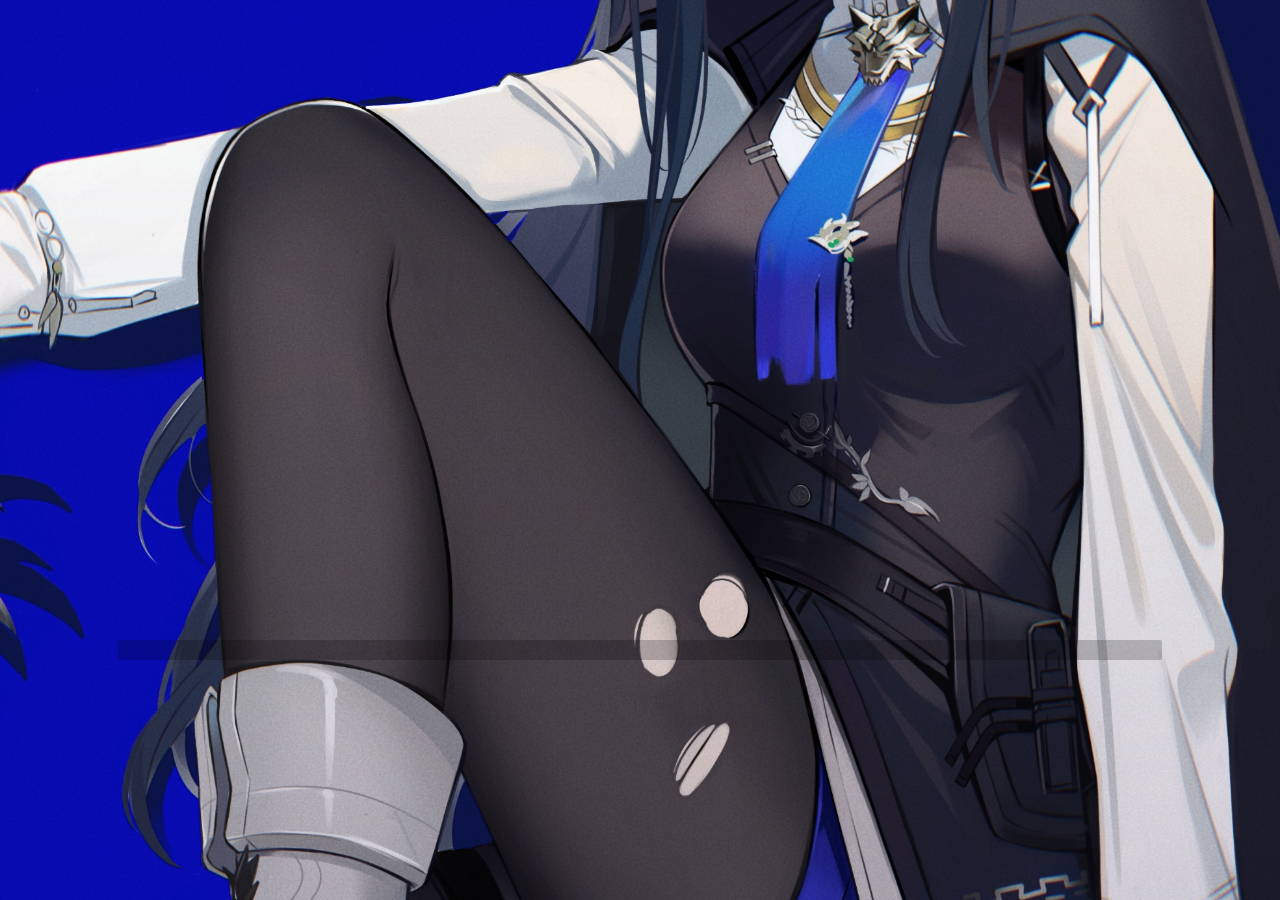
==== index.html @ 21c6dab8 "Update from up.sh" ====
<!DOCTYPE HTML>
<html>
<head>
    <meta charset="utf-8">
    <link rel="icon" type="image/x-icon" href="SRC/favicon.ico">
    <meta name="viewport" content="width=device-width, initial-scale=1.0">
    <link rel="stylesheet" type="text/css" href="CSS/styles.css">
    <link href="https://fonts.googleapis.com/css2?family=Quicksand:wght@500&display=swap" rel="stylesheet">
    <!-- Primary Meta Tags -->
    <title>Simple My Assets</title>
    <meta name="title" content="Simple My Assets" />
    <meta name="description" content="Simple My Assets" />

    <!-- Open Graph / Facebook -->
    <meta property="og:type" content="website" />
    <meta property="og:url" content="https://MapIHS.github.io" />
    <meta property="og:title" content="Simple My Assets" />
    <meta property="og:description" content="Simple My Assets" />
    <meta property="og:image" type="image/x-icon" href="SRC/favicon.ico">

    <!-- Twitter -->
    <meta property="twitter:card" content="summary_large_image" />
    <meta property="twitter:url" content="https://MapIHS.github.io" />
    <meta property="twitter:title" content="Simple My Assets" />
    <meta property="twitter:description" content="Simple My AssetsSimple My AssetsSimple My Assets" />
    <meta property="twitter:image" type="image/x-icon" href="SRC/favicon.ico"/>

    <!-- Meta Tags Generated with https://metatags.io -->
</head>
<body onload="onLoadLoading()">
    <!--loading page-->
    <div id="loading">
        <div id="icon-loading">
            <p id="bg">
                <span id="satu" style="color: white;">&lt;</span><span id="dua" style="color: gray;font-size: 60px;">\&gt;</span>
            </p>
            <p id="a">
                loading
            </p>
        </div>
    </div>
    <!--end of loading • start ofcontent-->

    <div id="myContent">
        <div id="content" class="center display">
            <div id="table" class="text-table">
                
            </div>
        </div>
    </div>

    <!-- script -->
    <script src="JS/index.js"></script>
</body>
</html>
---- CSS/styles.css ----
body {
    width: 100%;
    height: 100%;
    margin: 0;
    padding: 0;
}

div#loading {
    z-index: 99999;
    position: fixed;
    left: 0;
    right: 0;
    width: 100%;
    height: 100%;
    background-color: black;
}
div#loading > div#icon-loading {
    margin: 70% auto;
    display: block;
    text-align: center;
    color: white;
}
div#loading > div#icon-loading > p#bg {
    margin: 0;
    font-size: 65px;
}
#a {
    text-size: 10px;
}
div#myContent {
    display: none;
    z-index: 1;
    position: absolute;
    left: 0;
    right: 0;
    width: 100%;
    height: 100%;
    background: url('https://mapihs.github.io/SRC/Background.jpg') no-repeat center center fixed;
    -webkit-background-size: cover;
    -moz-background-size: cover;
    -o-background-size: cover;
    background-size: cover;
}
.display {
    display: block;
}
#content {
    margin: 20% auto auto auto;
}
.center {
    text-align: center;
}
.text-table {
    text-align: center;
    display: block;
    background-color: rgba(0,0,0,0.2);
    width: 80%;
    color: white;
    margin: 50% auto;
    padding: 10px;
    border-radius: 2px;
}
.img-white {
    width: 13px;
    height: 13px;
}
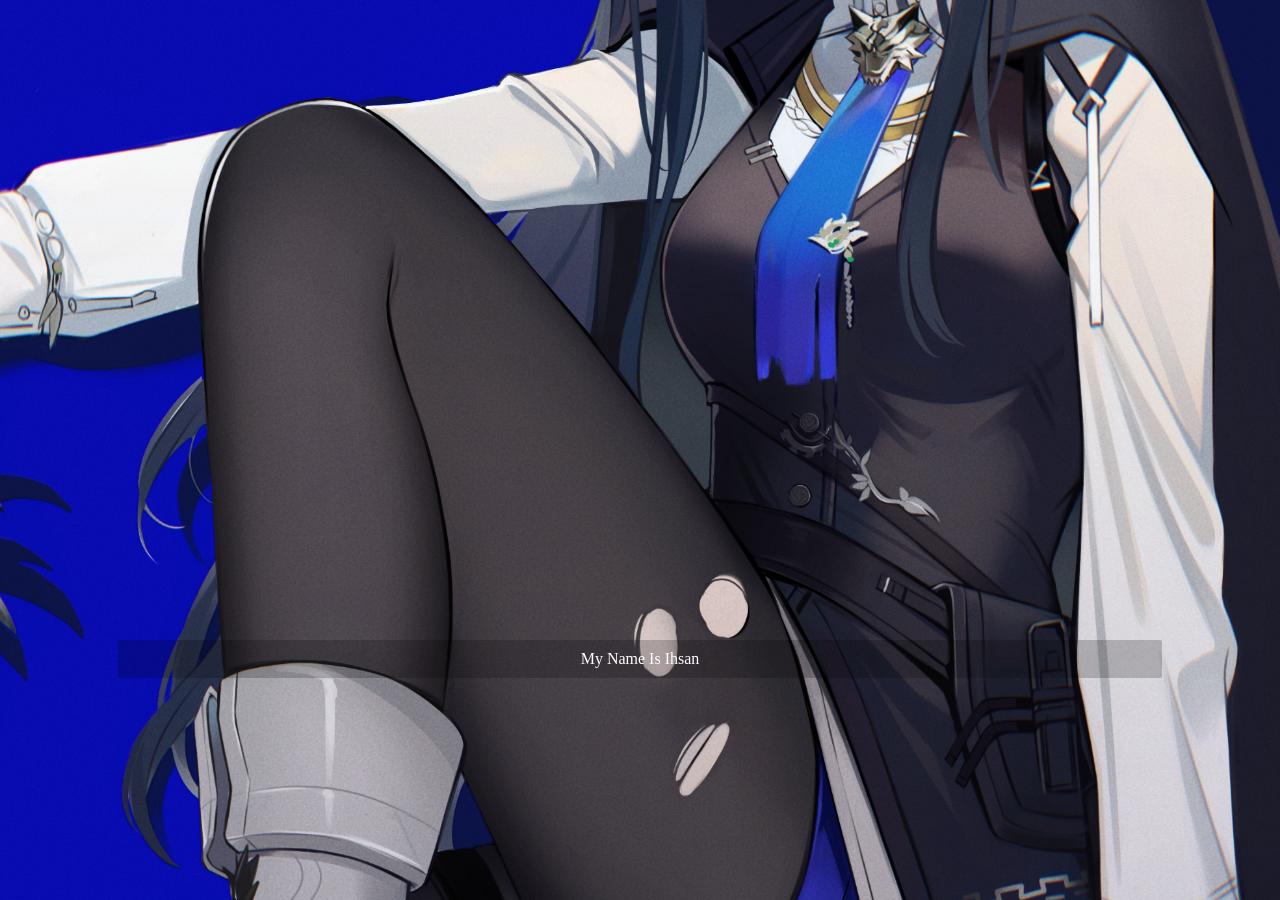
==== commit cbf52f35: "Update from up.sh" ====
--- a/index.html
+++ b/index.html
@@ -16,14 +16,14 @@
     <meta property="og:url" content="https://MapIHS.github.io" />
     <meta property="og:title" content="Simple My Assets" />
     <meta property="og:description" content="Simple My Assets" />
-    <meta property="og:image" type="image/x-icon" href="SRC/favicon.ico">
+    <meta property="og:image" content="https://mapihs.github.io/SRC/image.jpg"/>
 
     <!-- Twitter -->
     <meta property="twitter:card" content="summary_large_image" />
     <meta property="twitter:url" content="https://MapIHS.github.io" />
     <meta property="twitter:title" content="Simple My Assets" />
     <meta property="twitter:description" content="Simple My AssetsSimple My AssetsSimple My Assets" />
-    <meta property="twitter:image" type="image/x-icon" href="SRC/favicon.ico"/>
+    <meta property="twitter:image" content="https://mapihs.github.io/SRC/image.jpg"/>
 
     <!-- Meta Tags Generated with https://metatags.io -->
 </head>
@@ -44,7 +44,7 @@
     <div id="myContent">
         <div id="content" class="center display">
             <div id="table" class="text-table">
-                
+                My Name Is Ihsan
             </div>
         </div>
     </div>
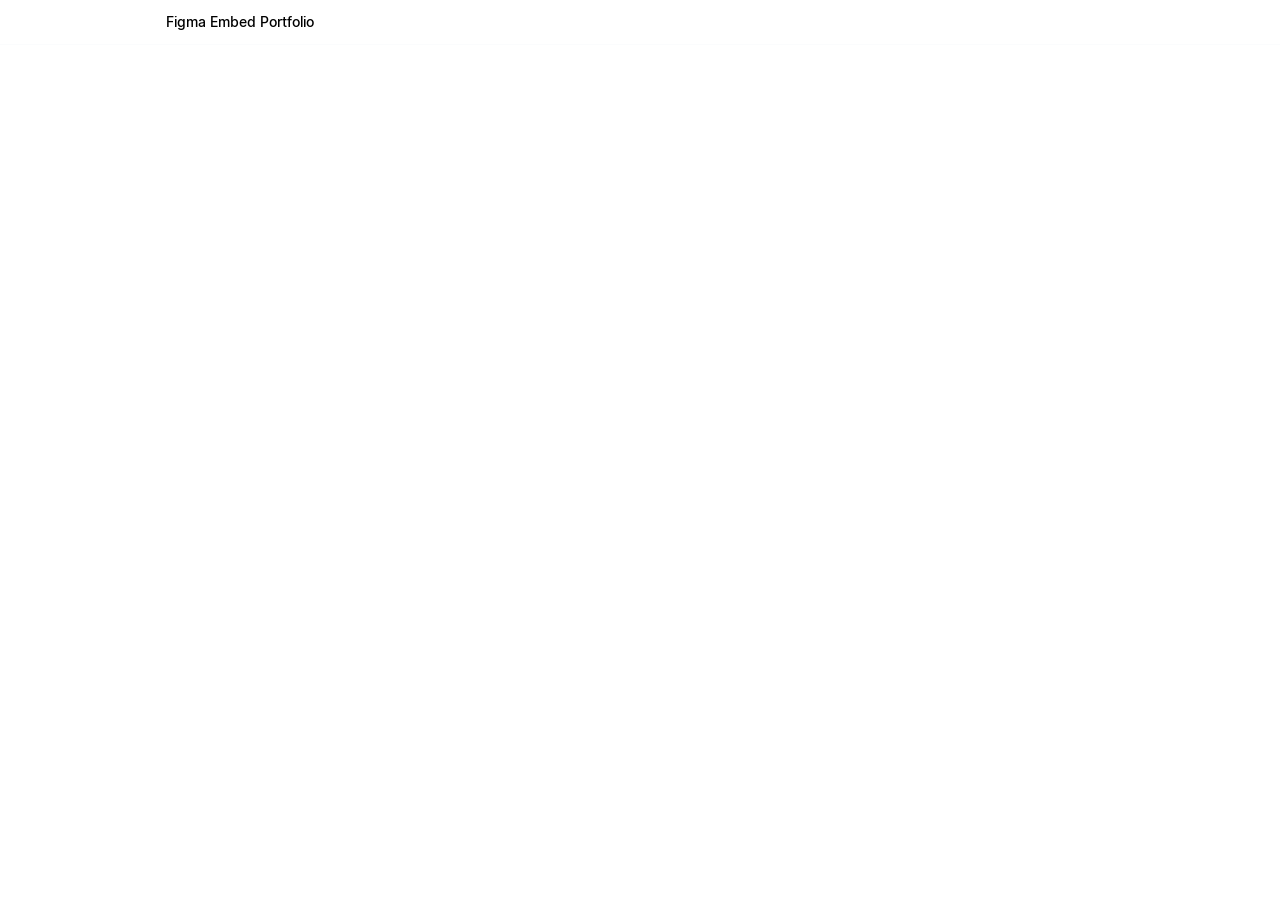
==== commit bcf8af77: "Update from up.sh" ====
--- a/index.html
+++ b/index.html
@@ -1,55 +1,18 @@
-<!DOCTYPE HTML>
 <html>
-<head>
-    <meta charset="utf-8">
-    <link rel="icon" type="image/x-icon" href="SRC/favicon.ico">
-    <meta name="viewport" content="width=device-width, initial-scale=1.0">
-    <link rel="stylesheet" type="text/css" href="CSS/styles.css">
-    <link href="https://fonts.googleapis.com/css2?family=Quicksand:wght@500&display=swap" rel="stylesheet">
-    <!-- Primary Meta Tags -->
-    <title>Simple My Assets</title>
-    <meta name="title" content="Simple My Assets" />
-    <meta name="description" content="Simple My Assets" />
+  <head>
+    <title>Figma Embed Portfolio</title>
+    <link rel="stylesheet" type='text/css' media='all' href="styles.css">
+    <meta name="viewport" content="width=device-width, initial-scale=1, maximum-scale=1">
+    <script>
+    if(window.innerHeight > window.innerWidth){
+      window.location.replace("http://yoursite.com/index_mobile.html");
+    }
+    </script>
+  </head>
 
-    <!-- Open Graph / Facebook -->
-    <meta property="og:type" content="website" />
-    <meta property="og:url" content="https://MapIHS.github.io" />
-    <meta property="og:title" content="Simple My Assets" />
-    <meta property="og:description" content="Simple My Assets" />
-    <meta property="og:image" content="https://mapihs.github.io/SRC/image.jpg"/>
-
-    <!-- Twitter -->
-    <meta property="twitter:card" content="summary_large_image" />
-    <meta property="twitter:url" content="https://MapIHS.github.io" />
-    <meta property="twitter:title" content="Simple My Assets" />
-    <meta property="twitter:description" content="Simple My AssetsSimple My AssetsSimple My Assets" />
-    <meta property="twitter:image" content="https://mapihs.github.io/SRC/image.jpg"/>
-
-    <!-- Meta Tags Generated with https://metatags.io -->
-</head>
-<body onload="onLoadLoading()">
-    <!--loading page-->
-    <div id="loading">
-        <div id="icon-loading">
-            <p id="bg">
-                <span id="satu" style="color: white;">&lt;</span><span id="dua" style="color: gray;font-size: 60px;">\&gt;</span>
-            </p>
-            <p id="a">
-                loading
-            </p>
-        </div>
+  <body>
+    <iframe scrolling="overflow-x:hidden" src="https://www.figma.com/embed?embed_host=share&url=https%3A%2F%2Fwww.figma.com%2Fproto%2FojXEXrChHMuG0EgUIRi7gE%2FPortfolio%3Fnode-id%3D1%253A9%26scaling%3Dscale-down-width" allowfullscreen></iframe>
+    <div id="header">Figma Embed Portfolio</div>
     </div>
-    <!--end of loading • start ofcontent-->
-
-    <div id="myContent">
-        <div id="content" class="center display">
-            <div id="table" class="text-table">
-                My Name Is Ihsan
-            </div>
-        </div>
-    </div>
-
-    <!-- script -->
-    <script src="JS/index.js"></script>
-</body>
-</html>+  </body>
+</html>
--- a/styles.css
+++ b/styles.css
@@ -0,0 +1,31 @@
+@font-face {
+ font-family: "Inter";
+ src: url("/fonts/Inter-Medium.woff2") format("woff2"),
+        url("/fonts/Inter-Medium.woff") format("woff");
+}
+
+body {
+  margin: 0;
+  border: 0;
+  overflow: hidden;
+}
+
+iframe {
+  width:100%;
+  height:100%;
+  position:absolute;
+  border: none;
+}
+
+#header {
+  position:absolute;
+  width:100%;
+  height:44px;
+  color: #000;
+  background:#FFF;
+  box-shadow:0 0 1px #E3E9F2;
+  line-height: 44px;
+  padding: 0 0 0 13%;
+  font-family: "Inter", "Helvetica", "Arial", sans-serif;
+  font-size: 14px;
+}
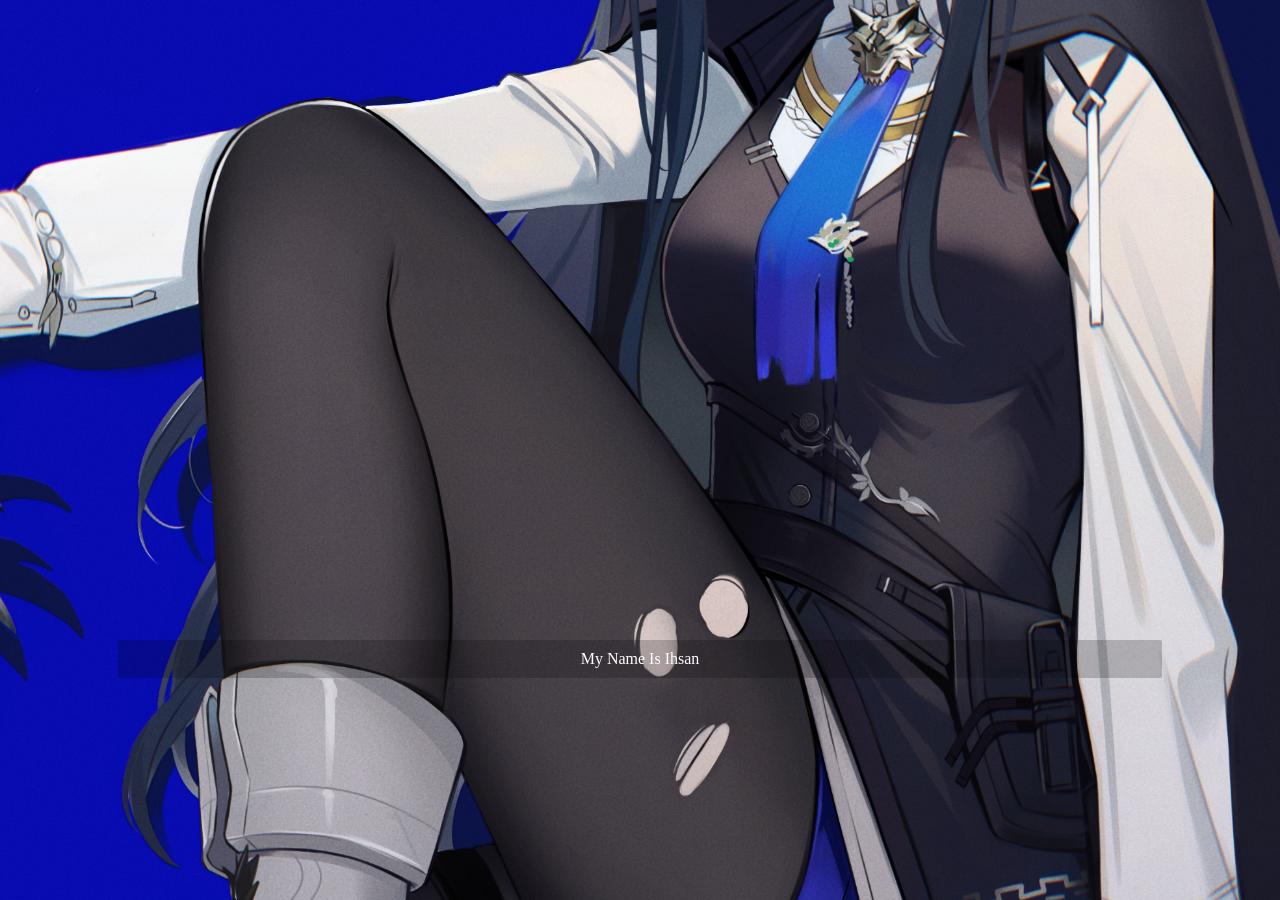
==== commit 490855f9: "Update from up.sh" ====
--- a/index.html
+++ b/index.html
@@ -1,18 +1,55 @@
+<!DOCTYPE HTML>
 <html>
-  <head>
-    <title>Figma Embed Portfolio</title>
-    <link rel="stylesheet" type='text/css' media='all' href="styles.css">
-    <meta name="viewport" content="width=device-width, initial-scale=1, maximum-scale=1">
-    <script>
-    if(window.innerHeight > window.innerWidth){
-      window.location.replace("http://yoursite.com/index_mobile.html");
-    }
-    </script>
-  </head>
+<head>
+    <meta charset="utf-8">
+    <link rel="icon" type="image/x-icon" href="SRC/favicon.ico">
+    <meta name="viewport" content="width=device-width, initial-scale=1.0">
+    <link rel="stylesheet" type="text/css" href="CSS/styles.css">
+    <link href="https://fonts.googleapis.com/css2?family=Quicksand:wght@500&display=swap" rel="stylesheet">
+    <!-- Primary Meta Tags -->
+    <title>Simple My Assets</title>
+    <meta name="title" content="Simple My Assets" />
+    <meta name="description" content="Simple My Assets" />
 
-  <body>
-    <iframe scrolling="overflow-x:hidden" src="https://www.figma.com/embed?embed_host=share&url=https%3A%2F%2Fwww.figma.com%2Fproto%2FojXEXrChHMuG0EgUIRi7gE%2FPortfolio%3Fnode-id%3D1%253A9%26scaling%3Dscale-down-width" allowfullscreen></iframe>
-    <div id="header">Figma Embed Portfolio</div>
+    <!-- Open Graph / Facebook -->
+    <meta property="og:type" content="website" />
+    <meta property="og:url" content="https://MapIHS.github.io" />
+    <meta property="og:title" content="Simple My Assets" />
+    <meta property="og:description" content="Simple My Assets" />
+    <meta property="og:image" content="https://mapihs.github.io/SRC/image.jpg"/>
+
+    <!-- Twitter -->
+    <meta property="twitter:card" content="summary_large_image" />
+    <meta property="twitter:url" content="https://MapIHS.github.io" />
+    <meta property="twitter:title" content="Simple My Assets" />
+    <meta property="twitter:description" content="Simple My AssetsSimple My AssetsSimple My Assets" />
+    <meta property="twitter:image" content="https://mapihs.github.io/SRC/image.jpg"/>
+
+    <!-- Meta Tags Generated with https://metatags.io -->
+</head>
+<body onload="onLoadLoading()">
+    <!--loading page-->
+    <div id="loading">
+        <div id="icon-loading">
+            <p id="bg">
+                <span id="satu" style="color: white;">&lt;</span><span id="dua" style="color: gray;font-size: 60px;">\&gt;</span>
+            </p>
+            <p id="a">
+                loading
+            </p>
+        </div>
     </div>
-  </body>
-</html>
+    <!--end of loading • start ofcontent-->
+
+    <div id="myContent">
+        <div id="content" class="center display">
+            <div id="table" class="text-table">
+                My Name Is Ihsan
+            </div>
+        </div>
+    </div>
+
+    <!-- script -->
+    <script src="JS/index.js"></script>
+</body>
+</html>
--- a/CSS/styles.css
+++ b/CSS/styles.css
@@ -0,0 +1,62 @@
+body {
+    width: 100%;
+    height: 100%;
+    margin: 0;
+    padding: 0;
+}
+
+div#loading {
+    z-index: 99999;
+    position: fixed;
+    left: 0;
+    right: 0;
+    width: 100%;
+    height: 100%;
+    background-color: black;
+}
+div#loading > div#icon-loading {
+    margin: 70% auto;
+    display: block;
+    text-align: center;
+    color: white;
+}
+div#loading > div#icon-loading > p#bg {
+    margin: 0;
+    font-size: 65px;
+}
+#a {
+    text-size: 10px;
+}
+div#myContent {
+    display: none;
+    z-index: 1;
+    position: absolute;
+    left: 0;
+    right: 0;
+    width: 100%;
+    height: 100%;
+    background: url('https://mapihs.github.io/SRC/Background.jpg') no-repeat center center fixed;
+    -webkit-background-size: cover;
+    -moz-background-size: cover;
+    -o-background-size: cover;
+    background-size: cover;
+}
+.display {
+    display: block;
+}
+#content {
+    margin: 20% auto auto auto;
+}
+.center {
+    text-align: center;
+}
+.text-table {
+    text-align: center;
+    display: block;
+    background-color: rgba(0,0,0,0.2);
+    width: 80%;
+    color: white;
+    margin: 50% auto;
+    padding: 10px;
+    border-radius: 2px;
+}
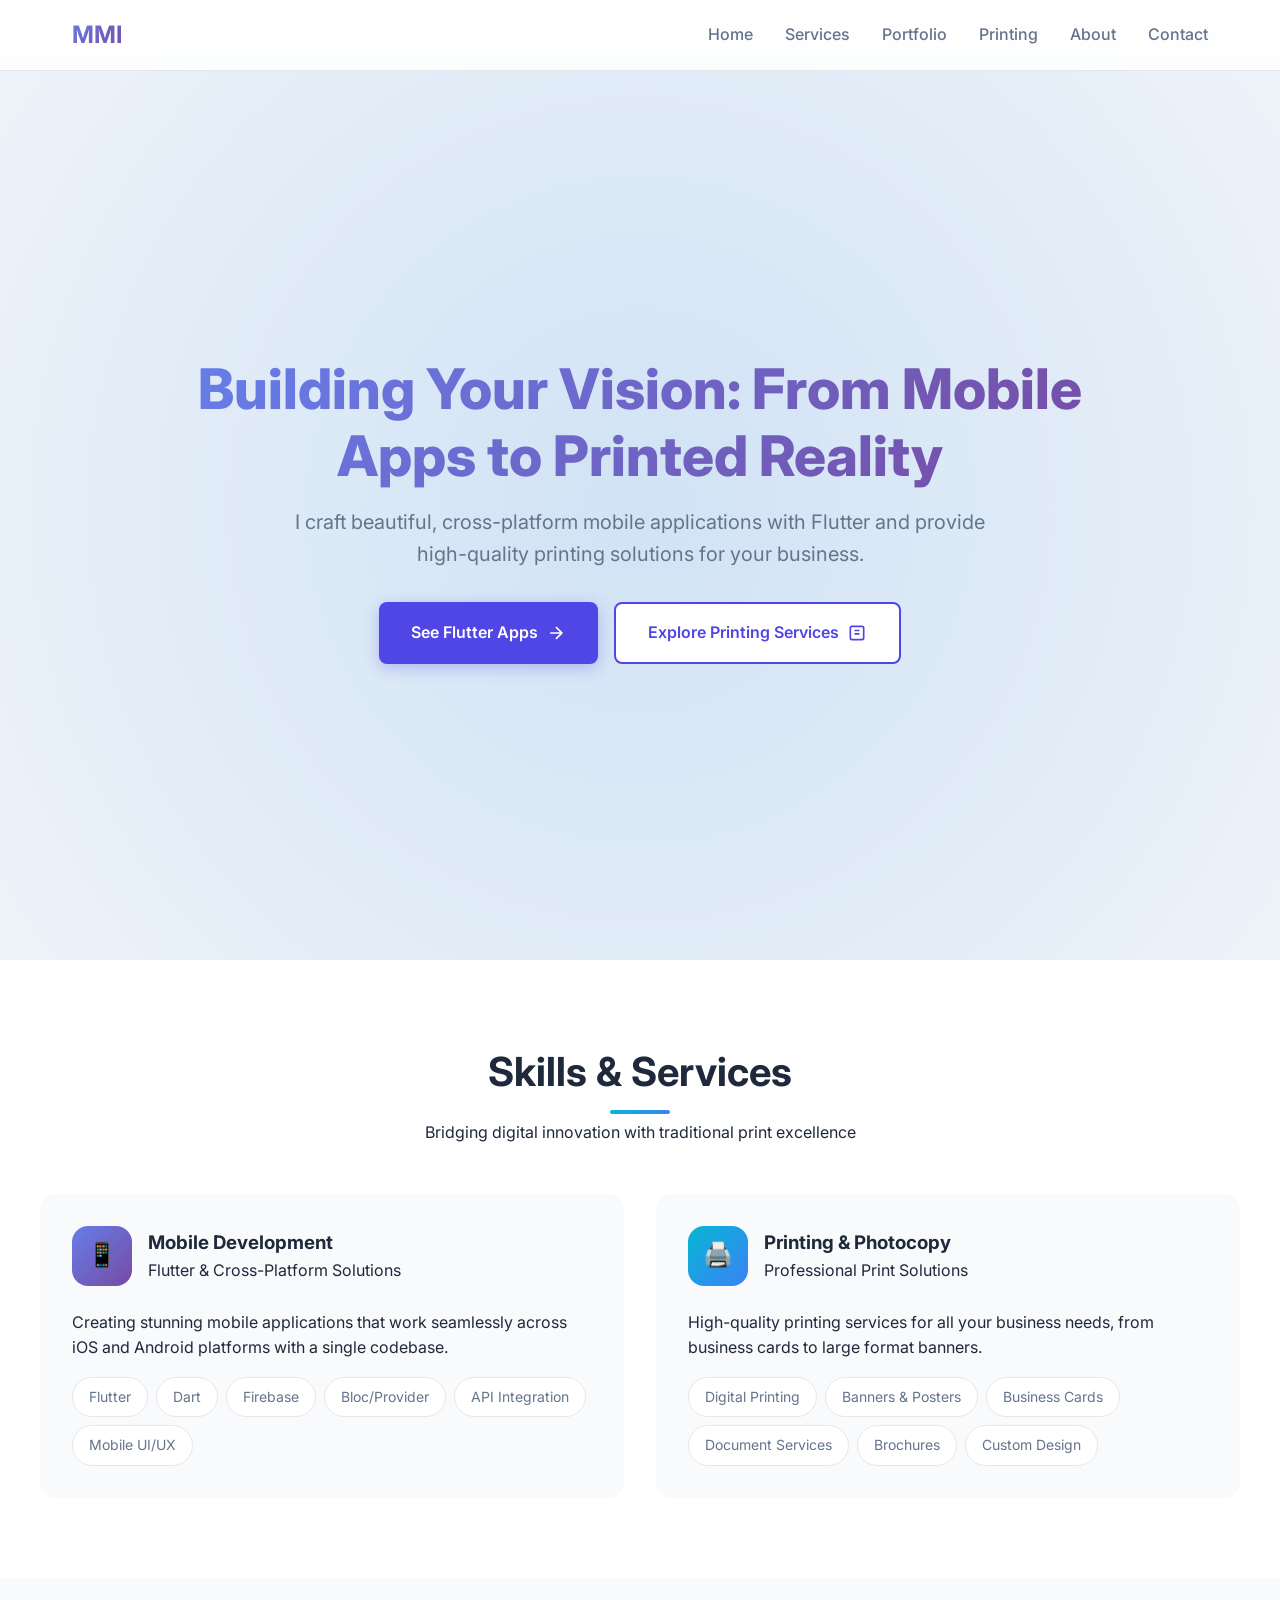
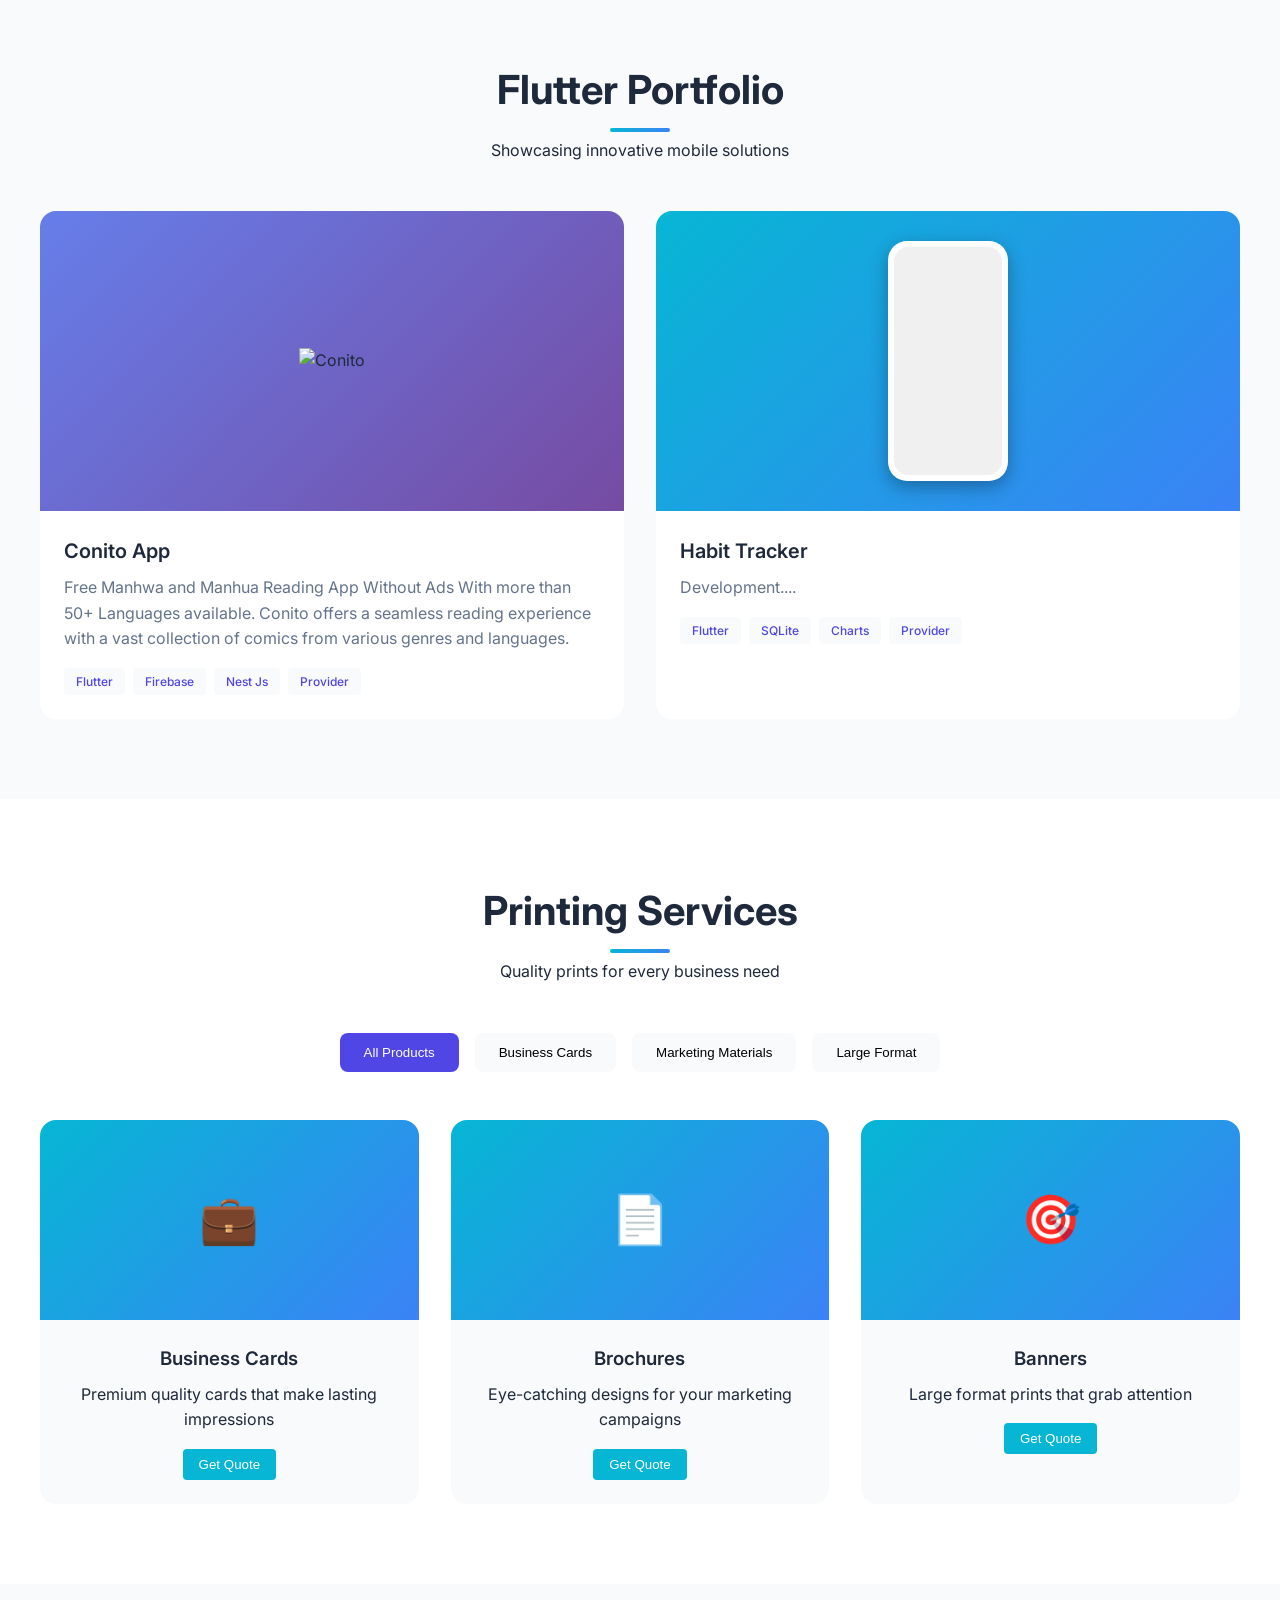
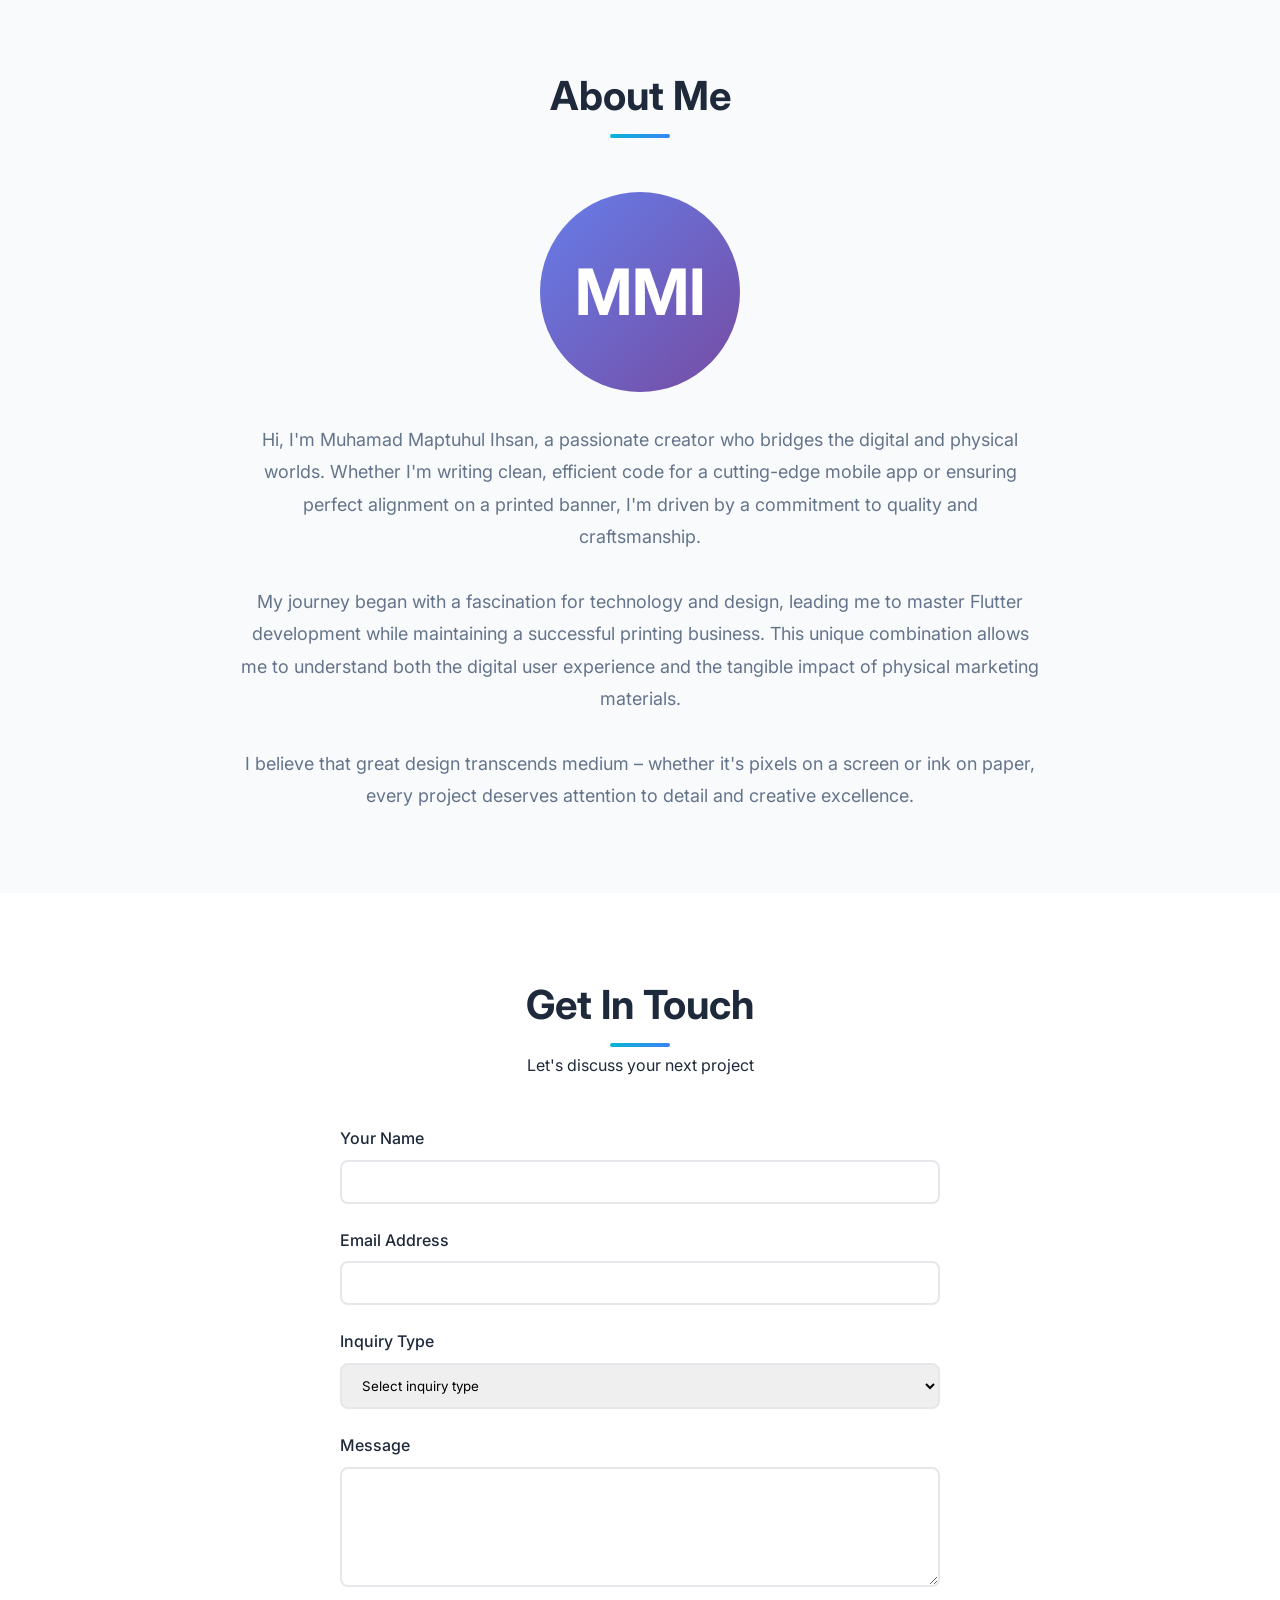
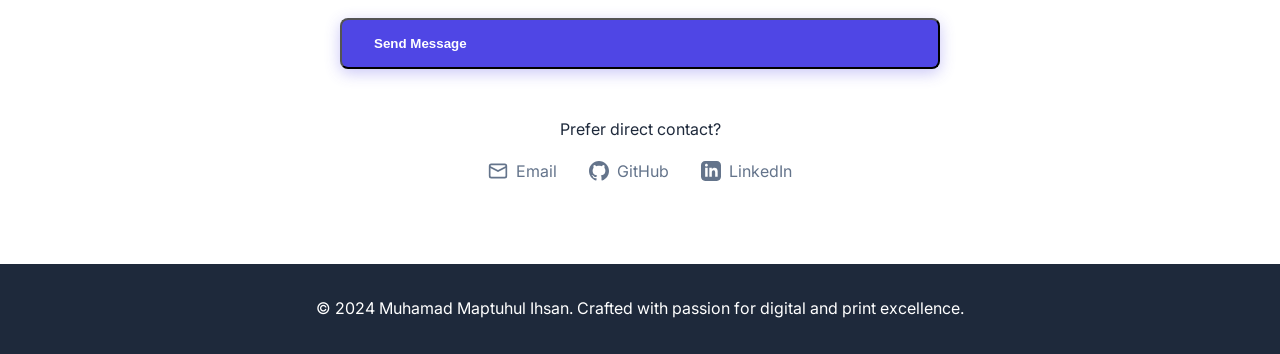
==== commit ed87eb4c: "update" ====
--- a/index.html
+++ b/index.html
@@ -1,55 +1,398 @@
-<!DOCTYPE HTML>
-<html>
+<!DOCTYPE html>
+<html lang="en">
 <head>
-    <meta charset="utf-8">
-    <link rel="icon" type="image/x-icon" href="SRC/favicon.ico">
+    <meta charset="UTF-8">
     <meta name="viewport" content="width=device-width, initial-scale=1.0">
-    <link rel="stylesheet" type="text/css" href="CSS/styles.css">
-    <link href="https://fonts.googleapis.com/css2?family=Quicksand:wght@500&display=swap" rel="stylesheet">
-    <!-- Primary Meta Tags -->
-    <title>Simple My Assets</title>
-    <meta name="title" content="Simple My Assets" />
-    <meta name="description" content="Simple My Assets" />
-
-    <!-- Open Graph / Facebook -->
-    <meta property="og:type" content="website" />
-    <meta property="og:url" content="https://MapIHS.github.io" />
-    <meta property="og:title" content="Simple My Assets" />
-    <meta property="og:description" content="Simple My Assets" />
-    <meta property="og:image" content="https://mapihs.github.io/SRC/image.jpg"/>
-
-    <!-- Twitter -->
-    <meta property="twitter:card" content="summary_large_image" />
-    <meta property="twitter:url" content="https://MapIHS.github.io" />
-    <meta property="twitter:title" content="Simple My Assets" />
-    <meta property="twitter:description" content="Simple My AssetsSimple My AssetsSimple My Assets" />
-    <meta property="twitter:image" content="https://mapihs.github.io/SRC/image.jpg"/>
-
-    <!-- Meta Tags Generated with https://metatags.io -->
+    <title>Muhamad Maptuhul Ihsan - Flutter Developer & Print Solutions</title>
+    <link href="https://fonts.googleapis.com/css2?family=Inter:wght@300;400;500;600;700;800&display=swap" rel="stylesheet">
+    <link rel="stylesheet" type="text/css" href="css/style.css">
 </head>
-<body onload="onLoadLoading()">
-    <!--loading page-->
-    <div id="loading">
-        <div id="icon-loading">
-            <p id="bg">
-                <span id="satu" style="color: white;">&lt;</span><span id="dua" style="color: gray;font-size: 60px;">\&gt;</span>
-            </p>
-            <p id="a">
-                loading
-            </p>
-        </div>
+<body>
+    <!-- Loading Screen -->
+    <div class="loading" id="loading">
+        <div class="loading-spinner"></div>
     </div>
-    <!--end of loading • start ofcontent-->
-
-    <div id="myContent">
-        <div id="content" class="center display">
-            <div id="table" class="text-table">
-                My Name Is Ihsan
-            </div>
-        </div>
-    </div>
-
-    <!-- script -->
-    <script src="JS/index.js"></script>
+
+    <!-- Navigation -->
+    <nav id="navbar">
+        <div class="nav-container">
+            <div class="logo">MMI</div>
+            <ul class="nav-links" id="navLinks">
+                <li><a href="#home">Home</a></li>
+                <li><a href="#services">Services</a></li>
+                <li><a href="#portfolio">Portfolio</a></li>
+                <li><a href="#printing">Printing</a></li>
+                <li><a href="#about">About</a></li>
+                <li><a href="#contact">Contact</a></li>
+            </ul>
+            <div class="mobile-menu" id="mobileMenu">
+                <svg width="24" height="24" viewBox="0 0 24 24" fill="none" stroke="currentColor" stroke-width="2">
+                    <line x1="3" y1="12" x2="21" y2="12"></line>
+                    <line x1="3" y1="6" x2="21" y2="6"></line>
+                    <line x1="3" y1="18" x2="21" y2="18"></line>
+                </svg>
+            </div>
+        </div>
+    </nav>
+
+    <!-- Hero Section -->
+    <section class="hero" id="home">
+        <div class="hero-content">
+            <h1>Building Your Vision: From Mobile Apps to Printed Reality</h1>
+            <p>I craft beautiful, cross-platform mobile applications with Flutter and provide high-quality printing solutions for your business.</p>
+            <div class="cta-buttons">
+                <a href="#portfolio" class="btn btn-primary">
+                    <span>See Flutter Apps</span>
+                    <svg width="20" height="20" viewBox="0 0 24 24" fill="none" stroke="currentColor" stroke-width="2">
+                        <path d="M5 12h14M12 5l7 7-7 7"/>
+                    </svg>
+                </a>
+                <a href="#printing" class="btn btn-secondary">
+                    <span>Explore Printing Services</span>
+                    <svg width="20" height="20" viewBox="0 0 24 24" fill="none" stroke="currentColor" stroke-width="2">
+                        <rect x="4" y="4" width="16" height="16" rx="2"/>
+                        <line x1="9" y1="9" x2="15" y2="9"/>
+                        <line x1="9" y1="13" x2="15" y2="13"/>
+                    </svg>
+                </a>
+            </div>
+        </div>
+    </section>
+
+    <!-- Skills & Services Section -->
+    <section class="services reveal" id="services">
+        <div class="container">
+            <div class="section-title">
+                <h2>Skills & Services</h2>
+                <p>Bridging digital innovation with traditional print excellence</p>
+            </div>
+            <div class="service-grid">
+                <div class="service-category">
+                    <div class="service-header">
+                        <div class="service-icon">📱</div>
+                        <div>
+                            <h3>Mobile Development</h3>
+                            <p>Flutter & Cross-Platform Solutions</p>
+                        </div>
+                    </div>
+                    <p>Creating stunning mobile applications that work seamlessly across iOS and Android platforms with a single codebase.</p>
+                    <div class="skill-tags">
+                        <span class="skill-tag">Flutter</span>
+                        <span class="skill-tag">Dart</span>
+                        <span class="skill-tag">Firebase</span>
+                        <span class="skill-tag">Bloc/Provider</span>
+                        <span class="skill-tag">API Integration</span>
+                        <span class="skill-tag">Mobile UI/UX</span>
+                    </div>
+                </div>
+                <div class="service-category">
+                    <div class="service-header">
+                        <div class="service-icon">🖨️</div>
+                        <div>
+                            <h3>Printing & Photocopy</h3>
+                            <p>Professional Print Solutions</p>
+                        </div>
+                    </div>
+                    <p>High-quality printing services for all your business needs, from business cards to large format banners.</p>
+                    <div class="skill-tags">
+                        <span class="skill-tag">Digital Printing</span>
+                        <span class="skill-tag">Banners & Posters</span>
+                        <span class="skill-tag">Business Cards</span>
+                        <span class="skill-tag">Document Services</span>
+                        <span class="skill-tag">Brochures</span>
+                        <span class="skill-tag">Custom Design</span>
+                    </div>
+                </div>
+            </div>
+        </div>
+    </section>
+
+    <!-- Portfolio Section -->
+    <section class="portfolio reveal" id="portfolio">
+        <div class="container">
+            <div class="section-title">
+                <h2>Flutter Portfolio</h2>
+                <p>Showcasing innovative mobile solutions</p>
+            </div>
+            <div class="portfolio-grid">
+                <div class="portfolio-item">
+                    <div class="portfolio-image">
+                        <img src="https://i.ibb.co.com/tTHYVf3q/741shots-so.png" alt="Conito">
+                    </div>
+                    <div class="portfolio-info">
+                        <h3 class="portfolio-title">Conito App</h3>
+                        <p class="portfolio-description">Free Manhwa and Manhua Reading App Without Ads With more than 50+ Languages available. Conito offers a seamless reading experience with a vast collection of comics from various genres and languages.</p>
+                        <div class="tech-stack">
+                            <span class="tech-tag">Flutter</span>
+                            <span class="tech-tag">Firebase</span>
+                            <span class="tech-tag">Nest Js</span>
+                            <span class="tech-tag">Provider</span>
+                        </div>
+                    </div>
+                </div>
+                <div class="portfolio-item">
+                    <div class="portfolio-image" style="background: var(--gradient-2);">
+                        <div class="phone-mockup">
+                            <div class="phone-screen"></div>
+                        </div>
+                    </div>
+                    <div class="portfolio-info">
+                        <h3 class="portfolio-title">Habit Tracker</h3>
+                        <p class="portfolio-description">Development....</p>
+                        <div class="tech-stack">
+                            <span class="tech-tag">Flutter</span>
+                            <span class="tech-tag">SQLite</span>
+                            <span class="tech-tag">Charts</span>
+                            <span class="tech-tag">Provider</span>
+                        </div>
+                    </div>
+                </div>
+            </div>
+        </div>
+    </section>
+
+    <!-- Printing Services Section -->
+    <section class="printing-services reveal" id="printing">
+        <div class="container">
+            <div class="section-title">
+                <h2>Printing Services</h2>
+                <p>Quality prints for every business need</p>
+            </div>
+            <div class="print-categories">
+                <button class="category-tab active" onclick="filterPrint('all')">All Products</button>
+                <button class="category-tab" onclick="filterPrint('cards')">Business Cards</button>
+                <button class="category-tab" onclick="filterPrint('marketing')">Marketing Materials</button>
+                <button class="category-tab" onclick="filterPrint('large')">Large Format</button>
+            </div>
+            <div class="print-grid">
+                <div class="print-item" data-category="cards">
+                    <div class="print-image">💼</div>
+                    <div class="print-info">
+                        <h3 class="print-title">Business Cards</h3>
+                        <p>Premium quality cards that make lasting impressions</p>
+                        <button class="quote-btn">Get Quote</button>
+                    </div>
+                </div>
+                <div class="print-item" data-category="marketing">
+                    <div class="print-image" style="background: var(--gradient-2);">📄</div>
+                    <div class="print-info">
+                        <h3 class="print-title">Brochures</h3>
+                        <p>Eye-catching designs for your marketing campaigns</p>
+                        <button class="quote-btn">Get Quote</button>
+                    </div>
+                </div>
+                <div class="print-item" data-category="large">
+                    <div class="print-image">🎯</div>
+                    <div class="print-info">
+                        <h3 class="print-title">Banners</h3>
+                        <p>Large format prints that grab attention</p>
+                        <button class="quote-btn">Get Quote</button>
+                    </div>
+                </div>
+            </div>
+        </div>
+    </section>
+
+    <!-- About Section -->
+    <section class="about reveal" id="about">
+        <div class="container">
+            <div class="section-title">
+                <h2>About Me</h2>
+            </div>
+            <div class="about-content">
+                <div class="about-image">MMI</div>
+                <div class="about-text">
+                    <p>Hi, I'm Muhamad Maptuhul Ihsan, a passionate creator who bridges the digital and physical worlds. Whether I'm writing clean, efficient code for a cutting-edge mobile app or ensuring perfect alignment on a printed banner, I'm driven by a commitment to quality and craftsmanship.</p>
+                    <br>
+                    <p>My journey began with a fascination for technology and design, leading me to master Flutter development while maintaining a successful printing business. This unique combination allows me to understand both the digital user experience and the tangible impact of physical marketing materials.</p>
+                    <br>
+                    <p>I believe that great design transcends medium – whether it's pixels on a screen or ink on paper, every project deserves attention to detail and creative excellence.</p>
+                </div>
+            </div>
+        </div>
+    </section>
+
+    <!-- Contact Section -->
+    <section class="contact reveal" id="contact">
+        <div class="container">
+            <div class="section-title">
+                <h2>Get In Touch</h2>
+                <p>Let's discuss your next project</p>
+            </div>
+            <form class="contact-form">
+                <div class="form-group">
+                    <label for="name">Your Name</label>
+                    <input type="text" id="name" class="form-control" required>
+                </div>
+                <div class="form-group">
+                    <label for="email">Email Address</label>
+                    <input type="email" id="email" class="form-control" required>
+                </div>
+                <div class="form-group">
+                    <label for="inquiry">Inquiry Type</label>
+                    <select id="inquiry" class="form-control">
+                        <option value="">Select inquiry type</option>
+                        <option value="flutter">Flutter Project Inquiry</option>
+                        <option value="printing">Printing Order</option>
+                        <option value="both">Both Services</option>
+                    </select>
+                </div>
+                <div class="form-group">
+                    <label for="message">Message</label>
+                    <textarea id="message" class="form-control" rows="5" required></textarea>
+                </div>
+                <button type="submit" class="btn btn-primary" style="width: 100%;">Send Message</button>
+            </form>
+            <div class="contact-info">
+                <p>Prefer direct contact?</p>
+                <div class="contact-links">
+                    <a href="mailto:contact@maptuhul.com">
+                        <svg width="20" height="20" viewBox="0 0 24 24" fill="none" stroke="currentColor" stroke-width="2">
+                            <rect x="2" y="4" width="20" height="16" rx="2"/>
+                            <path d="m22 7-10 5L2 7"/>
+                        </svg>
+                        Email
+                    </a>
+                    <a href="https://github.com/maptuhul" target="_blank">
+                        <svg width="20" height="20" viewBox="0 0 24 24" fill="currentColor">
+                            <path d="M12 0c-6.626 0-12 5.373-12 12 0 5.302 3.438 9.8 8.207 11.387.599.111.793-.261.793-.577v-2.234c-3.338.726-4.033-1.416-4.033-1.416-.546-1.387-1.333-1.756-1.333-1.756-1.089-.745.083-.729.083-.729 1.205.084 1.839 1.237 1.839 1.237 1.07 1.834 2.807 1.304 3.492.997.107-.775.418-1.305.762-1.604-2.665-.305-5.467-1.334-5.467-5.931 0-1.311.469-2.381 1.236-3.221-.124-.303-.535-1.524.117-3.176 0 0 1.008-.322 3.301 1.23.957-.266 1.983-.399 3.003-.404 1.02.005 2.047.138 3.006.404 2.291-1.552 3.297-1.23 3.297-1.23.653 1.653.242 2.874.118 3.176.77.84 1.235 1.911 1.235 3.221 0 4.609-2.807 5.624-5.479 5.921.43.372.823 1.102.823 2.222v3.293c0 .319.192.694.801.576 4.765-1.589 8.199-6.086 8.199-11.386 0-6.627-5.373-12-12-12z"/>
+                        </svg>
+                        GitHub
+                    </a>
+                    <a href="https://linkedin.com/in/maptuhul" target="_blank">
+                        <svg width="20" height="20" viewBox="0 0 24 24" fill="currentColor">
+                            <path d="M19 0h-14c-2.761 0-5 2.239-5 5v14c0 2.761 2.239 5 5 5h14c2.762 0 5-2.239 5-5v-14c0-2.761-2.238-5-5-5zm-11 19h-3v-11h3v11zm-1.5-12.268c-.966 0-1.75-.79-1.75-1.764s.784-1.764 1.75-1.764 1.75.79 1.75 1.764-.783 1.764-1.75 1.764zm13.5 12.268h-3v-5.604c0-3.368-4-3.113-4 0v5.604h-3v-11h3v1.765c1.396-2.586 7-2.777 7 2.476v6.759z"/>
+                        </svg>
+                        LinkedIn
+                    </a>
+                </div>
+            </div>
+        </div>
+    </section>
+
+    <!-- Footer -->
+    <footer>
+        <p>&copy; 2024 Muhamad Maptuhul Ihsan. Crafted with passion for digital and print excellence.</p>
+    </footer>
+
+    <script>
+        // Loading Screen
+        window.addEventListener('load', () => {
+            setTimeout(() => {
+                document.getElementById('loading').classList.add('hidden');
+            }, 1000);
+        });
+
+        // Navbar Scroll Effect
+        window.addEventListener('scroll', () => {
+            const navbar = document.getElementById('navbar');
+            if (window.scrollY > 50) {
+                navbar.classList.add('scrolled');
+            } else {
+                navbar.classList.remove('scrolled');
+            }
+        });
+
+        // Mobile Menu Toggle
+        const mobileMenu = document.getElementById('mobileMenu');
+        const navLinks = document.getElementById('navLinks');
+        
+        mobileMenu.addEventListener('click', () => {
+            navLinks.classList.toggle('active');
+        });
+
+        // Close mobile menu when clicking a link
+        navLinks.querySelectorAll('a').forEach(link => {
+            link.addEventListener('click', () => {
+                navLinks.classList.remove('active');
+            });
+        });
+
+        // Smooth Scroll for Navigation Links
+        document.querySelectorAll('a[href^="#"]').forEach(anchor => {
+            anchor.addEventListener('click', function (e) {
+                e.preventDefault();
+                const target = document.querySelector(this.getAttribute('href'));
+                if (target) {
+                    target.scrollIntoView({
+                        behavior: 'smooth',
+                        block: 'start'
+                    });
+                }
+            });
+        });
+
+        // Reveal on Scroll
+        const revealElements = document.querySelectorAll('.reveal');
+        
+        const revealOnScroll = () => {
+            revealElements.forEach(element => {
+                const elementTop = element.getBoundingClientRect().top;
+                const elementVisible = 150;
+                
+                if (elementTop < window.innerHeight - elementVisible) {
+                    element.classList.add('active');
+                }
+            });
+        };
+
+        window.addEventListener('scroll', revealOnScroll);
+        revealOnScroll(); // Initial check
+
+        // Filter Print Products
+        function filterPrint(category) {
+            const tabs = document.querySelectorAll('.category-tab');
+            const items = document.querySelectorAll('.print-item');
+            
+            // Update active tab
+            tabs.forEach(tab => {
+                tab.classList.remove('active');
+                if (tab.textContent.toLowerCase().includes(category) || 
+                    (category === 'all' && tab.textContent === 'All Products')) {
+                    tab.classList.add('active');
+                }
+            });
+            
+            // Filter items
+            items.forEach(item => {
+                if (category === 'all' || item.dataset.category === category) {
+                    item.style.display = 'block';
+                } else {
+                    item.style.display = 'none';
+                }
+            });
+        }
+
+        // Form Submission
+        document.querySelector('.contact-form').addEventListener('submit', (e) => {
+            e.preventDefault();
+            // Here you would normally handle form submission
+            alert('Thank you for your message! I will get back to you soon.');
+            e.target.reset();
+        });
+
+        // Quote Button Click
+        document.querySelectorAll('.quote-btn').forEach(btn => {
+            btn.addEventListener('click', () => {
+                document.getElementById('inquiry').value = 'printing';
+                document.getElementById('contact').scrollIntoView({ behavior: 'smooth' });
+            });
+        });
+
+        // Portfolio Item Click Animation
+        document.querySelectorAll('.portfolio-item').forEach(item => {
+            item.addEventListener('click', () => {
+                // You could add a modal or detailed view here
+                console.log('Portfolio item clicked');
+            });
+        });
+
+        // Add subtle parallax effect to hero section
+        window.addEventListener('scroll', () => {
+            const scrolled = window.pageYOffset;
+            const hero = document.querySelector('.hero');
+            hero.style.transform = `translateY(${scrolled * 0.5}px)`;
+        });
+    </script>
 </body>
 </html>
--- a/css/style.css
+++ b/css/style.css
@@ -0,0 +1,748 @@
+ * {
+     margin: 0;
+     padding: 0;
+     box-sizing: border-box;
+ }
+
+ :root {
+     --bg-base: #F9FAFB;
+     --bg-white: #FFFFFF;
+     --text-primary: #1E293B;
+     --text-secondary: #64748B;
+     --primary: #4F46E5;
+     --primary-dark: #4338CA;
+     --accent: #06B6D4;
+     --accent-hover: #0891B2;
+     --border: #E5E7EB;
+     --shadow: rgba(0, 0, 0, 0.1);
+     --gradient-1: linear-gradient(135deg, #667EEA 0%, #764BA2 100%);
+     --gradient-2: linear-gradient(135deg, #06B6D4 0%, #3B82F6 100%);
+ }
+
+ body {
+     font-family: 'Inter', sans-serif;
+     background-color: var(--bg-base);
+     color: var(--text-primary);
+     line-height: 1.6;
+     overflow-x: hidden;
+ }
+
+ /* Smooth Scrolling */
+ html {
+     scroll-behavior: smooth;
+ }
+
+ /* Navigation */
+ nav {
+     position: fixed;
+     top: 0;
+     width: 100%;
+     background: rgba(255, 255, 255, 0.8);
+     backdrop-filter: blur(20px);
+     border-bottom: 1px solid var(--border);
+     z-index: 1000;
+     transition: all 0.3s ease;
+ }
+
+ nav.scrolled {
+     box-shadow: 0 4px 20px var(--shadow);
+ }
+
+ .nav-container {
+     max-width: 1200px;
+     margin: 0 auto;
+     padding: 1rem 2rem;
+     display: flex;
+     justify-content: space-between;
+     align-items: center;
+ }
+
+ .logo {
+     font-weight: 700;
+     font-size: 1.5rem;
+     background: var(--gradient-1);
+     -webkit-background-clip: text;
+     -webkit-text-fill-color: transparent;
+     background-clip: text;
+ }
+
+ .nav-links {
+     display: flex;
+     gap: 2rem;
+     list-style: none;
+ }
+
+ .nav-links a {
+     text-decoration: none;
+     color: var(--text-secondary);
+     font-weight: 500;
+     transition: all 0.3s ease;
+     position: relative;
+ }
+
+ .nav-links a:hover {
+     color: var(--primary);
+ }
+
+ .nav-links a::after {
+     content: '';
+     position: absolute;
+     bottom: -5px;
+     left: 0;
+     width: 0;
+     height: 2px;
+     background: var(--primary);
+     transition: width 0.3s ease;
+ }
+
+ .nav-links a:hover::after {
+     width: 100%;
+ }
+
+ .mobile-menu {
+     display: none;
+     cursor: pointer;
+ }
+
+ /* Hero Section */
+ .hero {
+     min-height: 100vh;
+     display: flex;
+     align-items: center;
+     justify-content: center;
+     padding: 0 2rem;
+     position: relative;
+     overflow: hidden;
+     margin-top: 60px;
+ }
+
+ .hero::before {
+     content: '';
+     position: absolute;
+     top: -50%;
+     right: -50%;
+     width: 200%;
+     height: 200%;
+     background: radial-gradient(circle, rgba(79, 70, 229, 0.1) 0%, transparent 70%);
+     animation: float 20s ease-in-out infinite;
+ }
+
+ .hero::after {
+     content: '';
+     position: absolute;
+     bottom: -50%;
+     left: -50%;
+     width: 200%;
+     height: 200%;
+     background: radial-gradient(circle, rgba(6, 182, 212, 0.1) 0%, transparent 70%);
+     animation: float 20s ease-in-out infinite reverse;
+ }
+
+ @keyframes float {
+
+     0%,
+     100% {
+         transform: translate(0, 0) rotate(0deg);
+     }
+
+     25% {
+         transform: translate(50px, -50px) rotate(90deg);
+     }
+
+     50% {
+         transform: translate(-30px, 30px) rotate(180deg);
+     }
+
+     75% {
+         transform: translate(-50px, -30px) rotate(270deg);
+     }
+ }
+
+ .hero-content {
+     text-align: center;
+     z-index: 1;
+     max-width: 900px;
+     animation: fadeInUp 1s ease-out;
+ }
+
+ @keyframes fadeInUp {
+     from {
+         opacity: 0;
+         transform: translateY(30px);
+     }
+
+     to {
+         opacity: 1;
+         transform: translateY(0);
+     }
+ }
+
+ .hero h1 {
+     font-size: 3.5rem;
+     font-weight: 800;
+     margin-bottom: 1rem;
+     background: var(--gradient-1);
+     -webkit-background-clip: text;
+     -webkit-text-fill-color: transparent;
+     background-clip: text;
+     line-height: 1.2;
+ }
+
+ .hero p {
+     font-size: 1.25rem;
+     color: var(--text-secondary);
+     margin-bottom: 2rem;
+     max-width: 700px;
+     margin-left: auto;
+     margin-right: auto;
+ }
+
+ .cta-buttons {
+     display: flex;
+     gap: 1rem;
+     justify-content: center;
+     flex-wrap: wrap;
+ }
+
+ .btn {
+     padding: 1rem 2rem;
+     border-radius: 0.5rem;
+     text-decoration: none;
+     font-weight: 600;
+     transition: all 0.3s ease;
+     display: inline-flex;
+     align-items: center;
+     gap: 0.5rem;
+     position: relative;
+     overflow: hidden;
+ }
+
+ .btn::before {
+     content: '';
+     position: absolute;
+     top: 0;
+     left: -100%;
+     width: 100%;
+     height: 100%;
+     background: rgba(255, 255, 255, 0.2);
+     transition: left 0.5s ease;
+ }
+
+ .btn:hover::before {
+     left: 100%;
+ }
+
+ .btn-primary {
+     background: var(--primary);
+     color: white;
+     box-shadow: 0 4px 15px rgba(79, 70, 229, 0.3);
+ }
+
+ .btn-primary:hover {
+     background: var(--primary-dark);
+     transform: translateY(-2px);
+     box-shadow: 0 6px 20px rgba(79, 70, 229, 0.4);
+ }
+
+ .btn-secondary {
+     background: white;
+     color: var(--primary);
+     border: 2px solid var(--primary);
+ }
+
+ .btn-secondary:hover {
+     background: var(--primary);
+     color: white;
+     transform: translateY(-2px);
+ }
+
+ /* Section Base Styles */
+ section {
+     padding: 5rem 2rem;
+     position: relative;
+ }
+
+ .container {
+     max-width: 1200px;
+     margin: 0 auto;
+ }
+
+ .section-title {
+     text-align: center;
+     margin-bottom: 3rem;
+ }
+
+ .section-title h2 {
+     font-size: 2.5rem;
+     font-weight: 700;
+     margin-bottom: 1rem;
+     position: relative;
+     display: inline-block;
+ }
+
+ .section-title h2::after {
+     content: '';
+     position: absolute;
+     bottom: -10px;
+     left: 50%;
+     transform: translateX(-50%);
+     width: 60px;
+     height: 4px;
+     background: var(--gradient-2);
+     border-radius: 2px;
+ }
+
+ /* Skills & Services */
+ .services {
+     background: var(--bg-white);
+ }
+
+ .service-grid {
+     display: grid;
+     grid-template-columns: repeat(auto-fit, minmax(500px, 1fr));
+     gap: 2rem;
+ }
+
+ .service-category {
+     background: var(--bg-base);
+     border-radius: 1rem;
+     padding: 2rem;
+     transition: all 0.3s ease;
+     position: relative;
+     overflow: hidden;
+ }
+
+ .service-category::before {
+     content: '';
+     position: absolute;
+     top: 0;
+     left: 0;
+     right: 0;
+     height: 4px;
+     background: var(--gradient-1);
+     transform: scaleX(0);
+     transition: transform 0.3s ease;
+ }
+
+ .service-category:hover::before {
+     transform: scaleX(1);
+ }
+
+ .service-category:hover {
+     transform: translateY(-5px);
+     box-shadow: 0 10px 30px var(--shadow);
+ }
+
+ .service-header {
+     display: flex;
+     align-items: center;
+     gap: 1rem;
+     margin-bottom: 1.5rem;
+ }
+
+ .service-icon {
+     width: 60px;
+     height: 60px;
+     background: var(--gradient-1);
+     border-radius: 1rem;
+     display: flex;
+     align-items: center;
+     justify-content: center;
+     color: white;
+     font-size: 1.5rem;
+ }
+
+ .service-category:nth-child(2) .service-icon {
+     background: var(--gradient-2);
+ }
+
+ .skill-tags {
+     display: flex;
+     flex-wrap: wrap;
+     gap: 0.5rem;
+     margin-top: 1rem;
+ }
+
+ .skill-tag {
+     background: white;
+     padding: 0.5rem 1rem;
+     border-radius: 2rem;
+     font-size: 0.875rem;
+     color: var(--text-secondary);
+     border: 1px solid var(--border);
+     transition: all 0.3s ease;
+ }
+
+ .skill-tag:hover {
+     border-color: var(--primary);
+     color: var(--primary);
+     transform: scale(1.05);
+ }
+
+ /* Portfolio Section */
+ .portfolio {
+     background: var(--bg-base);
+ }
+
+ .portfolio-grid {
+     display: grid;
+     grid-template-columns: repeat(auto-fit, minmax(350px, 1fr));
+     gap: 2rem;
+ }
+
+ .portfolio-item {
+     background: white;
+     border-radius: 1rem;
+     overflow: hidden;
+     transition: all 0.3s ease;
+     cursor: pointer;
+     position: relative;
+ }
+
+ .portfolio-item:hover {
+     transform: translateY(-10px);
+     box-shadow: 0 20px 40px var(--shadow);
+ }
+
+ .portfolio-image {
+     position: relative;
+     height: 300px;
+     background: var(--gradient-1);
+     display: flex;
+     align-items: center;
+     justify-content: center;
+     overflow: hidden;
+ }
+
+ .phone-mockup {
+     width: 200px;
+     height: 400px;
+     background: white;
+     border-radius: 2rem;
+     box-shadow: 0 10px 30px rgba(0, 0, 0, 0.3);
+     position: relative;
+     transform: scale(0.6);
+     transition: transform 0.3s ease;
+ }
+
+ .portfolio-item:hover .phone-mockup {
+     transform: scale(0.65);
+ }
+
+ .phone-screen {
+     position: absolute;
+     top: 10px;
+     left: 10px;
+     right: 10px;
+     bottom: 10px;
+     background: #f0f0f0;
+     border-radius: 1.5rem;
+     overflow: hidden;
+ }
+
+ .portfolio-info {
+     padding: 1.5rem;
+ }
+
+ .portfolio-title {
+     font-size: 1.25rem;
+     font-weight: 600;
+     margin-bottom: 0.5rem;
+ }
+
+ .portfolio-description {
+     color: var(--text-secondary);
+     margin-bottom: 1rem;
+ }
+
+ .tech-stack {
+     display: flex;
+     gap: 0.5rem;
+     flex-wrap: wrap;
+ }
+
+ .tech-tag {
+     background: var(--bg-base);
+     padding: 0.25rem 0.75rem;
+     border-radius: 0.25rem;
+     font-size: 0.75rem;
+     color: var(--primary);
+     font-weight: 500;
+ }
+
+ /* Printing Services */
+ .printing-services {
+     background: white;
+ }
+
+ .print-categories {
+     display: flex;
+     justify-content: center;
+     gap: 1rem;
+     margin-bottom: 3rem;
+     flex-wrap: wrap;
+ }
+
+ .category-tab {
+     padding: 0.75rem 1.5rem;
+     background: var(--bg-base);
+     border: none;
+     border-radius: 0.5rem;
+     font-weight: 500;
+     cursor: pointer;
+     transition: all 0.3s ease;
+ }
+
+ .category-tab.active {
+     background: var(--primary);
+     color: white;
+ }
+
+ .print-grid {
+     display: grid;
+     grid-template-columns: repeat(auto-fit, minmax(250px, 1fr));
+     gap: 2rem;
+ }
+
+ .print-item {
+     background: var(--bg-base);
+     border-radius: 1rem;
+     overflow: hidden;
+     transition: all 0.3s ease;
+ }
+
+ .print-item:hover {
+     transform: scale(1.05);
+     box-shadow: 0 10px 30px var(--shadow);
+ }
+
+ .print-image {
+     height: 200px;
+     background: var(--gradient-2);
+     display: flex;
+     align-items: center;
+     justify-content: center;
+     color: white;
+     font-size: 3rem;
+ }
+
+ .print-info {
+     padding: 1.5rem;
+     text-align: center;
+ }
+
+ .print-title {
+     font-weight: 600;
+     margin-bottom: 0.5rem;
+ }
+
+ .quote-btn {
+     margin-top: 1rem;
+     padding: 0.5rem 1rem;
+     background: var(--accent);
+     color: white;
+     border: none;
+     border-radius: 0.25rem;
+     cursor: pointer;
+     transition: all 0.3s ease;
+ }
+
+ .quote-btn:hover {
+     background: var(--accent-hover);
+     transform: translateY(-2px);
+ }
+
+ /* About Section */
+ .about {
+     background: var(--bg-base);
+ }
+
+ .about-content {
+     max-width: 800px;
+     margin: 0 auto;
+     text-align: center;
+ }
+
+ .about-image {
+     width: 200px;
+     height: 200px;
+     background: var(--gradient-1);
+     border-radius: 50%;
+     margin: 0 auto 2rem;
+     display: flex;
+     align-items: center;
+     justify-content: center;
+     color: white;
+     font-size: 4rem;
+     font-weight: 700;
+ }
+
+ .about-text {
+     font-size: 1.125rem;
+     color: var(--text-secondary);
+     line-height: 1.8;
+ }
+
+ /* Contact Section */
+ .contact {
+     background: white;
+ }
+
+ .contact-form {
+     max-width: 600px;
+     margin: 0 auto;
+ }
+
+ .form-group {
+     margin-bottom: 1.5rem;
+ }
+
+ .form-group label {
+     display: block;
+     margin-bottom: 0.5rem;
+     font-weight: 500;
+ }
+
+ .form-control {
+     width: 100%;
+     padding: 0.75rem 1rem;
+     border: 2px solid var(--border);
+     border-radius: 0.5rem;
+     font-family: inherit;
+     transition: all 0.3s ease;
+ }
+
+ .form-control:focus {
+     outline: none;
+     border-color: var(--primary);
+     box-shadow: 0 0 0 3px rgba(79, 70, 229, 0.1);
+ }
+
+ select.form-control {
+     cursor: pointer;
+ }
+
+ textarea.form-control {
+     resize: vertical;
+     min-height: 120px;
+ }
+
+ .contact-info {
+     margin-top: 3rem;
+     text-align: center;
+ }
+
+ .contact-links {
+     display: flex;
+     justify-content: center;
+     gap: 2rem;
+     margin-top: 1rem;
+ }
+
+ .contact-links a {
+     color: var(--text-secondary);
+     text-decoration: none;
+     display: flex;
+     align-items: center;
+     gap: 0.5rem;
+     transition: color 0.3s ease;
+ }
+
+ .contact-links a:hover {
+     color: var(--primary);
+ }
+
+ /* Footer */
+ footer {
+     background: var(--text-primary);
+     color: white;
+     text-align: center;
+     padding: 2rem;
+ }
+
+ /* Responsive Design */
+ @media (max-width: 768px) {
+     .nav-links {
+         position: fixed;
+         left: -100%;
+         top: 60px;
+         flex-direction: column;
+         background: white;
+         width: 100%;
+         padding: 2rem;
+         box-shadow: 0 4px 20px var(--shadow);
+         transition: left 0.3s ease;
+     }
+
+     .nav-links.active {
+         left: 0;
+     }
+
+     .mobile-menu {
+         display: block;
+     }
+
+     .hero h1 {
+         font-size: 2.5rem;
+     }
+
+     .service-grid {
+         grid-template-columns: 1fr;
+     }
+
+     .portfolio-grid {
+         grid-template-columns: 1fr;
+     }
+
+     .print-grid {
+         grid-template-columns: repeat(auto-fit, minmax(200px, 1fr));
+     }
+ }
+
+ /* Loading Animation */
+ .loading {
+     position: fixed;
+     top: 0;
+     left: 0;
+     width: 100%;
+     height: 100%;
+     background: white;
+     display: flex;
+     align-items: center;
+     justify-content: center;
+     z-index: 9999;
+     opacity: 1;
+     transition: opacity 0.5s ease;
+ }
+
+ .loading.hidden {
+     opacity: 0;
+     pointer-events: none;
+ }
+
+ .loading-spinner {
+     width: 50px;
+     height: 50px;
+     border: 3px solid var(--border);
+     border-top-color: var(--primary);
+     border-radius: 50%;
+     animation: spin 1s linear infinite;
+ }
+
+ @keyframes spin {
+     to {
+         transform: rotate(360deg);
+     }
+ }
+
+ /* Scroll Reveal Animation */
+ .reveal {
+     opacity: 0;
+     transform: translateY(30px);
+     transition: all 0.8s ease;
+ }
+
+ .reveal.active {
+     opacity: 1;
+     transform: translateY(0);
+ }
